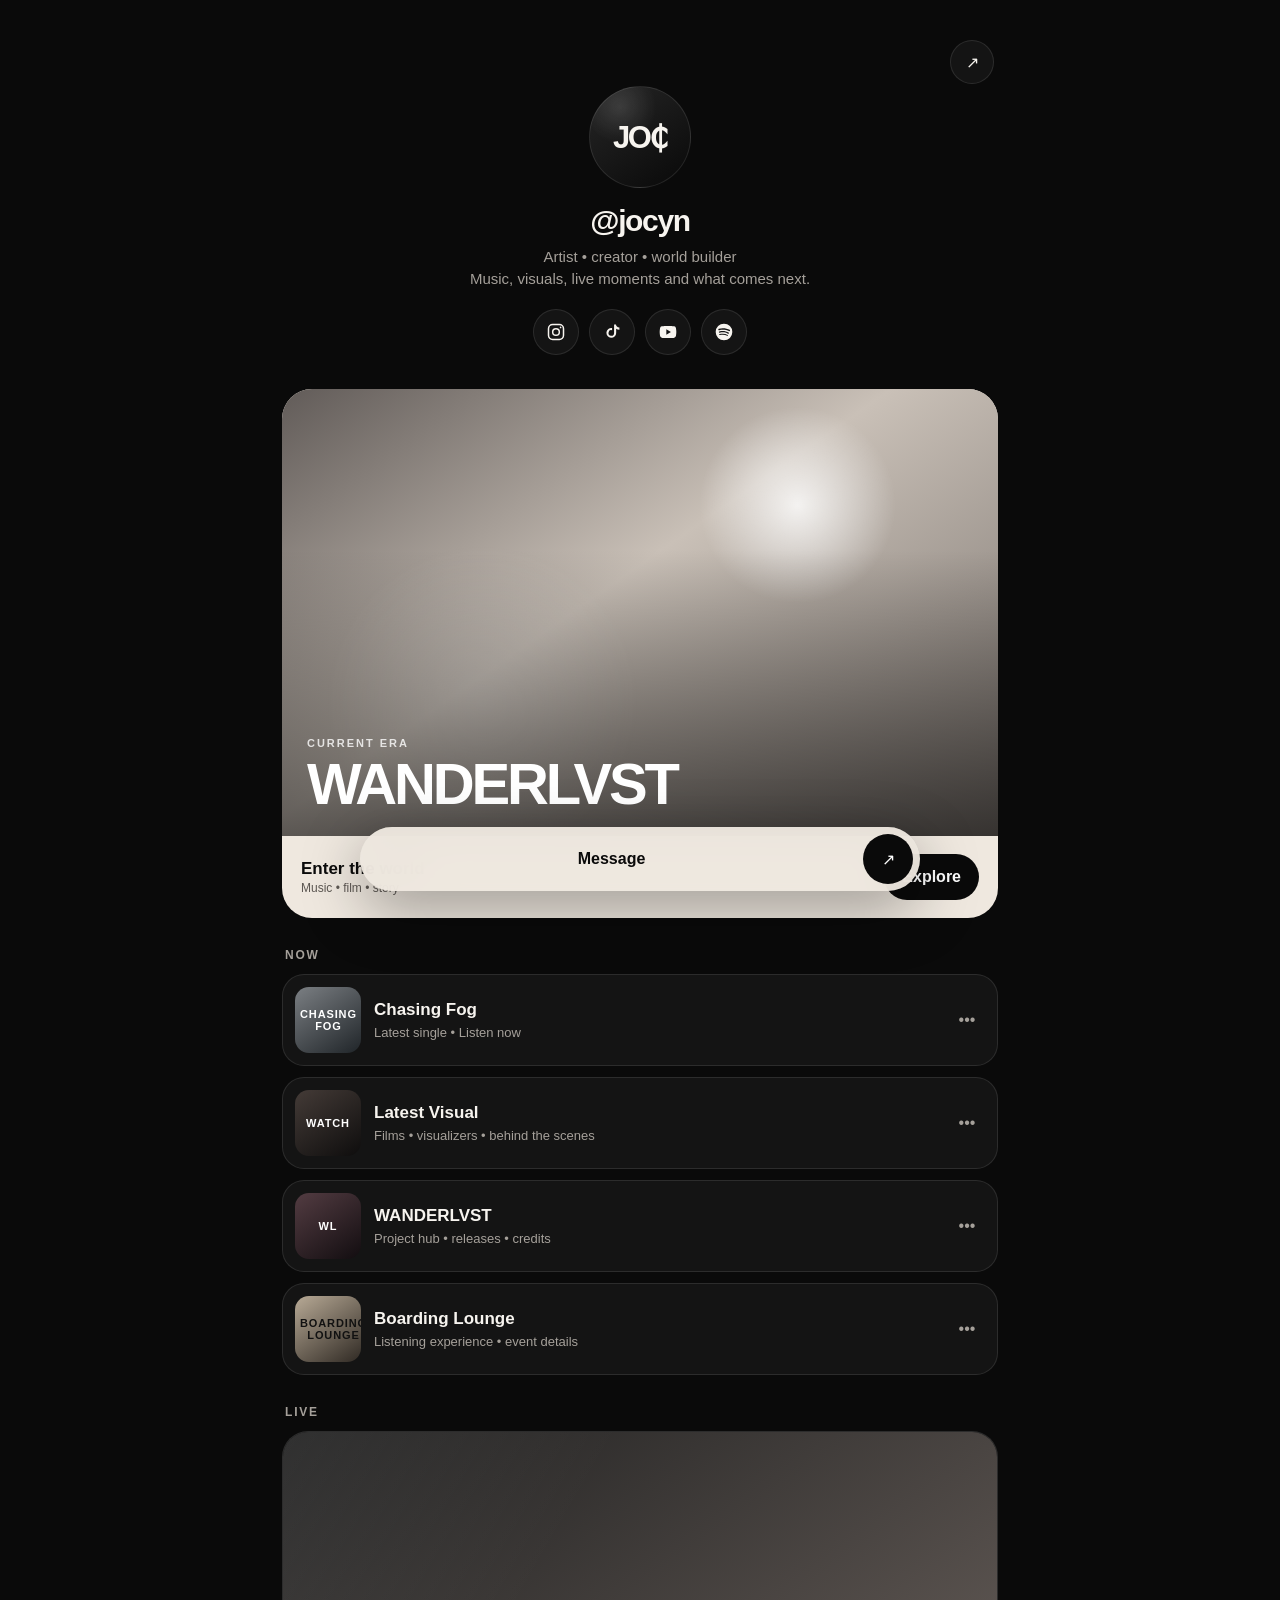
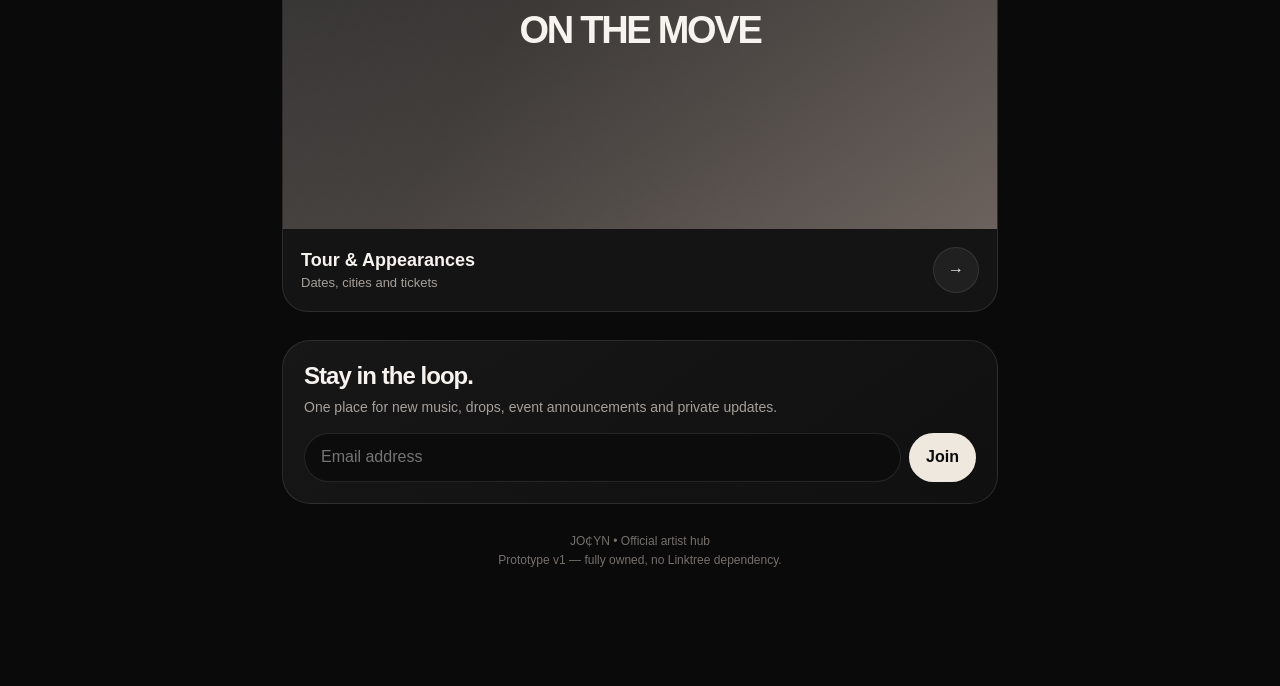
==== jocyn-link-hub/index.html @ 0d39e0bf "Add JO₵YN mobile link hub prototype" ====
<!doctype html>
<html lang="en">
<head>
<meta charset="utf-8">
<meta name="viewport" content="width=device-width,initial-scale=1,viewport-fit=cover">
<meta name="theme-color" content="#0a0a0a">
<title>JO₵YN — Official</title>
<meta name="description" content="JO₵YN — music, visuals, releases, events and more.">
<style>
:root{
  --bg:#0a0a0a;--surface:#141414;--surface2:#1b1b1b;--text:#f7f4ef;--muted:#a5a09a;
  --line:rgba(255,255,255,.10);--accent:#efe8df;--ink:#0b0b0b;--radius:26px;
}
*{box-sizing:border-box}
html{background:var(--bg);scroll-behavior:smooth}
body{margin:0;background:var(--bg);color:var(--text);font-family:-apple-system,BlinkMacSystemFont,"SF Pro Display","Helvetica Neue",Arial,sans-serif;-webkit-font-smoothing:antialiased}
button,a{font:inherit}
button{color:inherit}
a{text-decoration:none;color:inherit}
.shell{width:min(100%,760px);margin:0 auto;padding:18px 18px calc(116px + env(safe-area-inset-bottom))}
.profile{padding:22px 4px 14px;text-align:center}
.topline{display:flex;justify-content:flex-end;min-height:44px}
.iconbtn{width:44px;height:44px;border:1px solid var(--line);background:var(--surface);border-radius:50%;display:grid;place-items:center;cursor:pointer}
.avatar{width:102px;height:102px;border-radius:50%;margin:2px auto 18px;border:1px solid var(--line);background:
radial-gradient(circle at 30% 20%,rgba(255,255,255,.13),transparent 34%),
linear-gradient(145deg,#262626,#090909);display:grid;place-items:center;font-weight:800;letter-spacing:-.08em;font-size:31px}
.handle{font-size:30px;line-height:1;font-weight:780;letter-spacing:-.045em;margin:0}
.tagline{margin:10px auto 0;max-width:520px;color:var(--muted);font-size:15px;line-height:1.45}
.socials{display:flex;justify-content:center;gap:10px;margin:19px 0 2px}
.socials a{width:46px;height:46px;border-radius:50%;display:grid;place-items:center;background:var(--surface);border:1px solid var(--line);transition:.18s ease}
.socials svg{width:20px;height:20px}
.hero{margin-top:18px;background:var(--accent);color:var(--ink);border-radius:30px;overflow:hidden;position:relative}
.hero-art{aspect-ratio:16/10;min-height:250px;background:
radial-gradient(circle at 72% 26%,rgba(255,255,255,.82),transparent 16%),
radial-gradient(circle at 28% 70%,rgba(255,255,255,.16),transparent 26%),
linear-gradient(145deg,#615b58 0%,#c9c0b7 45%,#756e69 100%);position:relative;display:flex;align-items:flex-end;padding:25px}
.hero-art:after{content:"";position:absolute;inset:0;background:linear-gradient(180deg,transparent 36%,rgba(0,0,0,.54))}
.hero-copy{position:relative;z-index:1;color:#fff}
.eyebrow{font-size:11px;font-weight:760;letter-spacing:.18em;text-transform:uppercase;opacity:.8}
.hero-title{font-size:39px;line-height:.93;letter-spacing:-.055em;margin:8px 0 0;font-weight:820}
.hero-foot{display:flex;align-items:center;justify-content:space-between;gap:12px;padding:18px 19px}
.hero-foot strong{font-size:17px}
.hero-foot span{display:block;font-size:12px;color:#5d5853;margin-top:2px}
.cta{border:0;background:#0a0a0a;color:#fff;border-radius:999px;min-height:46px;padding:0 18px;font-weight:720;cursor:pointer}
.section-title{font-size:12px;letter-spacing:.15em;text-transform:uppercase;color:var(--muted);font-weight:700;margin:30px 3px 12px}
.linkstack{display:grid;gap:11px}
.linkcard{width:100%;min-height:90px;background:var(--surface);border:1px solid var(--line);border-radius:22px;padding:12px;display:grid;grid-template-columns:66px minmax(0,1fr) 38px;gap:13px;align-items:center;text-align:left;cursor:pointer}
.thumb{width:66px;height:66px;border-radius:14px;background:linear-gradient(145deg,#3a3a3a,#111);display:grid;place-items:center;overflow:hidden;color:#fff;font-weight:800;font-size:11px;letter-spacing:.08em;text-align:center;padding:5px}
.thumb.fog{background:linear-gradient(145deg,#7b7f83,#202529)}
.thumb.album{background:linear-gradient(145deg,#533c42,#120d10)}
.thumb.event{background:linear-gradient(145deg,#b8aa96,#302a24);color:#111}
.thumb.video{background:linear-gradient(145deg,#443b37,#0e0d0d)}
.cardcopy{min-width:0}
.cardcopy strong{font-size:17px;display:block;white-space:nowrap;overflow:hidden;text-overflow:ellipsis}
.cardcopy span{display:block;color:var(--muted);font-size:13px;margin-top:5px;white-space:nowrap;overflow:hidden;text-overflow:ellipsis}
.more{justify-self:end;width:36px;height:36px;border-radius:50%;display:grid;place-items:center;color:var(--muted)}
.collection{background:var(--surface);border:1px solid var(--line);border-radius:26px;overflow:hidden}
.collection-art{aspect-ratio:1.8/1;background:
linear-gradient(120deg,rgba(255,255,255,.08),transparent 36%),
linear-gradient(145deg,#1f1f1f,#6b625d);display:grid;place-items:center}
.collection-art .word{font-size:38px;font-weight:820;letter-spacing:-.06em}
.collection-bottom{padding:18px;display:flex;align-items:center;justify-content:space-between;gap:14px}
.collection-bottom strong{font-size:18px}
.collection-bottom span{display:block;font-size:13px;color:var(--muted);margin-top:4px}
.arrowbtn{width:46px;height:46px;border-radius:50%;border:1px solid var(--line);background:#202020;display:grid;place-items:center;cursor:pointer}
.join{margin-top:28px;border:1px solid var(--line);border-radius:28px;padding:21px;background:linear-gradient(145deg,#171717,#101010)}
.join h2{font-size:24px;letter-spacing:-.04em;margin:0 0 7px}
.join p{margin:0;color:var(--muted);line-height:1.45;font-size:14px}
.joinrow{display:grid;grid-template-columns:1fr auto;gap:8px;margin-top:16px}
.join input{min-width:0;background:#0c0c0c;color:#fff;border:1px solid var(--line);border-radius:999px;padding:0 16px;min-height:49px;font-size:16px;outline:none}
.join input:focus{border-color:rgba(255,255,255,.35)}
.join button{border:0;border-radius:999px;background:var(--accent);color:var(--ink);padding:0 17px;font-weight:750}
.footer{text-align:center;color:#74706c;font-size:12px;line-height:1.6;padding:28px 0 0}
.sticky{position:fixed;left:0;right:0;bottom:0;z-index:30;padding:9px 16px calc(9px + env(safe-area-inset-bottom));pointer-events:none}
.stickyinner{width:min(calc(100% - 18px),560px);margin:0 auto;background:rgba(238,232,224,.94);color:#0a0a0a;border-radius:999px;padding:7px;display:grid;grid-template-columns:1fr auto;gap:7px;box-shadow:0 18px 60px rgba(0,0,0,.35);backdrop-filter:blur(18px);pointer-events:auto}
.message{border:0;background:transparent;min-height:50px;font-weight:780;font-size:16px;cursor:pointer}
.share{width:50px;height:50px;border:0;background:#0a0a0a;color:#fff;border-radius:50%;display:grid;place-items:center;cursor:pointer}
.sheetback{position:fixed;inset:0;background:rgba(0,0,0,.58);z-index:60;display:none;align-items:flex-end}
.sheetback.open{display:flex}
.sheet{width:min(100%,760px);margin:0 auto;background:#f2eee8;color:#0a0a0a;border-radius:30px 30px 0 0;max-height:86%;overflow:auto;padding:13px 18px calc(28px + env(safe-area-inset-bottom))}
.grab{width:44px;height:5px;border-radius:5px;background:#c6beb5;margin:0 auto 16px}
.sheettop{display:flex;align-items:center;justify-content:space-between;gap:12px;margin-bottom:16px}
.sheettop h2{font-size:28px;letter-spacing:-.045em;margin:0}
.close{width:42px;height:42px;border-radius:50%;border:0;background:#ded7cf;cursor:pointer}
.tourgrid{display:grid;grid-template-columns:1fr 1fr;gap:12px}
.datecard{background:#fff;border-radius:22px;overflow:hidden}
.dateart{aspect-ratio:1.05/1;background:linear-gradient(145deg,#d8cfc5,#7c736b);display:flex;align-items:flex-end;padding:14px;font-weight:820;font-size:20px}
.datecopy{padding:13px}
.datecopy strong{font-size:14px;display:block}
.datecopy span{font-size:12px;color:#706b66;display:block;margin-top:4px}
.toast{position:fixed;left:50%;bottom:108px;transform:translate(-50%,18px);background:#fff;color:#111;border-radius:999px;padding:11px 16px;font-size:13px;font-weight:650;z-index:100;opacity:0;pointer-events:none;transition:.22s ease;white-space:nowrap;max-width:calc(100% - 34px);overflow:hidden;text-overflow:ellipsis}
.toast.show{opacity:1;transform:translate(-50%,0)}
@media(min-width:700px){.shell{padding-left:22px;padding-right:22px}.hero-art{min-height:365px}.hero-title{font-size:58px}.tourgrid{grid-template-columns:repeat(3,1fr)}}
@media(prefers-reduced-motion:reduce){html{scroll-behavior:auto}.socials a,.toast{transition:none}}
</style>
</head>
<body>
<main class="shell">
  <section class="profile">
    <div class="topline"><button class="iconbtn" id="topShare" aria-label="Share page">↗</button></div>
    <div class="avatar" aria-label="JO₵YN profile placeholder">JO₵</div>
    <h1 class="handle">@jocyn</h1>
    <p class="tagline">Artist • creator • world builder<br>Music, visuals, live moments and what comes next.</p>
    <nav class="socials" aria-label="Social links">
      <a href="#" data-proto="Instagram" aria-label="Instagram"><svg viewBox="0 0 24 24" fill="none" stroke="currentColor" stroke-width="1.8"><rect x="3" y="3" width="18" height="18" rx="5"/><circle cx="12" cy="12" r="4"/><circle cx="17.5" cy="6.5" r="1" fill="currentColor" stroke="none"/></svg></a>
      <a href="#" data-proto="TikTok" aria-label="TikTok"><svg viewBox="0 0 24 24" fill="currentColor"><path d="M14.5 3v10.1a3.35 3.35 0 1 1-2.4-3.21V7.26A5.85 5.85 0 1 0 17 13.1V8.04c1.13.82 2.48 1.27 3.88 1.28V6.67c-2.58-.18-3.89-1.72-4.1-3.67H14.5Z"/></svg></a>
      <a href="#" data-proto="YouTube" aria-label="YouTube"><svg viewBox="0 0 24 24" fill="currentColor"><path d="M21.5 7.2a2.8 2.8 0 0 0-2-2C17.7 4.7 12 4.7 12 4.7s-5.7 0-7.5.5a2.8 2.8 0 0 0-2 2A29 29 0 0 0 2 12a29 29 0 0 0 .5 4.8 2.8 2.8 0 0 0 2 2c1.8.5 7.5.5 7.5.5s5.7 0 7.5-.5a2.8 2.8 0 0 0 2-2A29 29 0 0 0 22 12a29 29 0 0 0-.5-4.8ZM10 15.2V8.8l5.5 3.2-5.5 3.2Z"/></svg></a>
      <a href="#" data-proto="Spotify" aria-label="Spotify"><svg viewBox="0 0 24 24" fill="currentColor"><path d="M12 2a10 10 0 1 0 0 20 10 10 0 0 0 0-20Zm4.58 14.43a.62.62 0 0 1-.85.2c-2.32-1.42-5.24-1.74-8.68-.95a.62.62 0 1 1-.28-1.2c3.77-.86 7-.5 9.61 1.1.3.17.39.56.2.85Zm1.22-2.7a.77.77 0 0 1-1.06.25c-2.66-1.63-6.72-2.1-9.87-1.15a.77.77 0 1 1-.45-1.47c3.6-1.09 8.08-.56 11.13 1.31.36.22.47.7.25 1.06Zm.1-2.82C14.7 9.02 9.44 8.85 6.38 9.77A.92.92 0 1 1 5.85 8c3.52-1.06 9.34-.85 12.98 1.31a.92.92 0 1 1-.94 1.59Z"/></svg></a>
    </nav>
  </section>

  <section class="hero">
    <div class="hero-art">
      <div class="hero-copy">
        <div class="eyebrow">Current era</div>
        <div class="hero-title">WANDERLVST</div>
      </div>
    </div>
    <div class="hero-foot">
      <div><strong>Enter the world</strong><span>Music • film • story</span></div>
      <button class="cta" data-proto="WANDERLVST">Explore</button>
    </div>
  </section>

  <div class="section-title">Now</div>
  <section class="linkstack">
    <button class="linkcard" data-proto="Chasing Fog">
      <div class="thumb fog">CHASING<br>FOG</div>
      <div class="cardcopy"><strong>Chasing Fog</strong><span>Latest single • Listen now</span></div>
      <div class="more">•••</div>
    </button>
    <button class="linkcard" data-proto="Latest visual">
      <div class="thumb video">WATCH</div>
      <div class="cardcopy"><strong>Latest Visual</strong><span>Films • visualizers • behind the scenes</span></div>
      <div class="more">•••</div>
    </button>
    <button class="linkcard" data-proto="WANDERLVST project">
      <div class="thumb album">WL</div>
      <div class="cardcopy"><strong>WANDERLVST</strong><span>Project hub • releases • credits</span></div>
      <div class="more">•••</div>
    </button>
    <button class="linkcard" data-proto="Boarding Lounge">
      <div class="thumb event">BOARDING<br>LOUNGE</div>
      <div class="cardcopy"><strong>Boarding Lounge</strong><span>Listening experience • event details</span></div>
      <div class="more">•••</div>
    </button>
  </section>

  <div class="section-title">Live</div>
  <section class="collection">
    <div class="collection-art"><div class="word">ON THE MOVE</div></div>
    <div class="collection-bottom">
      <div><strong>Tour & Appearances</strong><span>Dates, cities and tickets</span></div>
      <button class="arrowbtn" id="openTour" aria-label="Open tour dates">→</button>
    </div>
  </section>

  <section class="join">
    <h2>Stay in the loop.</h2>
    <p>One place for new music, drops, event announcements and private updates.</p>
    <form class="joinrow" id="joinForm">
      <input type="email" id="email" autocomplete="email" placeholder="Email address" aria-label="Email address" required>
      <button type="submit">Join</button>
    </form>
  </section>

  <footer class="footer">JO₵YN • Official artist hub<br>Prototype v1 — fully owned, no Linktree dependency.</footer>
</main>

<div class="sticky" aria-label="Persistent actions">
  <div class="stickyinner">
    <button class="message" data-proto="Message JO₵YN">Message</button>
    <button class="share" id="bottomShare" aria-label="Share page">↗</button>
  </div>
</div>

<div class="sheetback" id="tourSheet" aria-hidden="true">
  <section class="sheet" role="dialog" aria-modal="true" aria-labelledby="tourTitle">
    <div class="grab"></div>
    <div class="sheettop">
      <h2 id="tourTitle">Tour & appearances</h2>
      <button class="close" id="closeTour" aria-label="Close tour dates">✕</button>
    </div>
    <div class="tourgrid">
      <article class="datecard"><div class="dateart">BARCELONA</div><div class="datecopy"><strong>Barcelona, Spain</strong><span>Travel / appearance</span></div></article>
      <article class="datecard"><div class="dateart">PARIS</div><div class="datecopy"><strong>Paris, France</strong><span>Travel / appearance</span></div></article>
      <article class="datecard"><div class="dateart">AMSTERDAM</div><div class="datecopy"><strong>Amsterdam, Netherlands</strong><span>Travel / appearance</span></div></article>
      <article class="datecard"><div class="dateart">LONDON</div><div class="datecopy"><strong>London, England</strong><span>Travel / appearance</span></div></article>
    </div>
  </section>
</div>

<div class="toast" id="toast" role="status" aria-live="polite"></div>

<script>
(function(){
  var toast=document.getElementById("toast"),timer;
  function note(msg){clearTimeout(timer);toast.textContent=msg;toast.classList.add("show");timer=setTimeout(function(){toast.classList.remove("show")},2300)}
  document.querySelectorAll("[data-proto]").forEach(function(el){
    el.addEventListener("click",function(e){e.preventDefault();note(el.getAttribute("data-proto")+" — destination will connect in the next build.")})
  });
  var sheet=document.getElementById("tourSheet");
  function setSheet(open){sheet.classList.toggle("open",open);sheet.setAttribute("aria-hidden",open?"false":"true");document.body.style.overflow=open?"hidden":""}
  document.getElementById("openTour").addEventListener("click",function(){setSheet(true)});
  document.getElementById("closeTour").addEventListener("click",function(){setSheet(false)});
  sheet.addEventListener("click",function(e){if(e.target===sheet)setSheet(false)});
  document.addEventListener("keydown",function(e){if(e.key==="Escape")setSheet(false)});
  async function sharePage(){
    if(navigator.share){try{await navigator.share({title:"JO₵YN",text:"JO₵YN — official artist hub",url:location.href});return}catch(e){}}
    note("Share is ready when this prototype is on your final domain.")
  }
  document.getElementById("topShare").addEventListener("click",sharePage);
  document.getElementById("bottomShare").addEventListener("click",sharePage);
  document.getElementById("joinForm").addEventListener("submit",function(e){
    e.preventDefault();
    var email=document.getElementById("email");
    if(!email.checkValidity()){email.reportValidity();return}
    note("Captured for prototype — mailing list backend comes next.");
    email.value="";
  });
})();
</script>
</body>
</html>
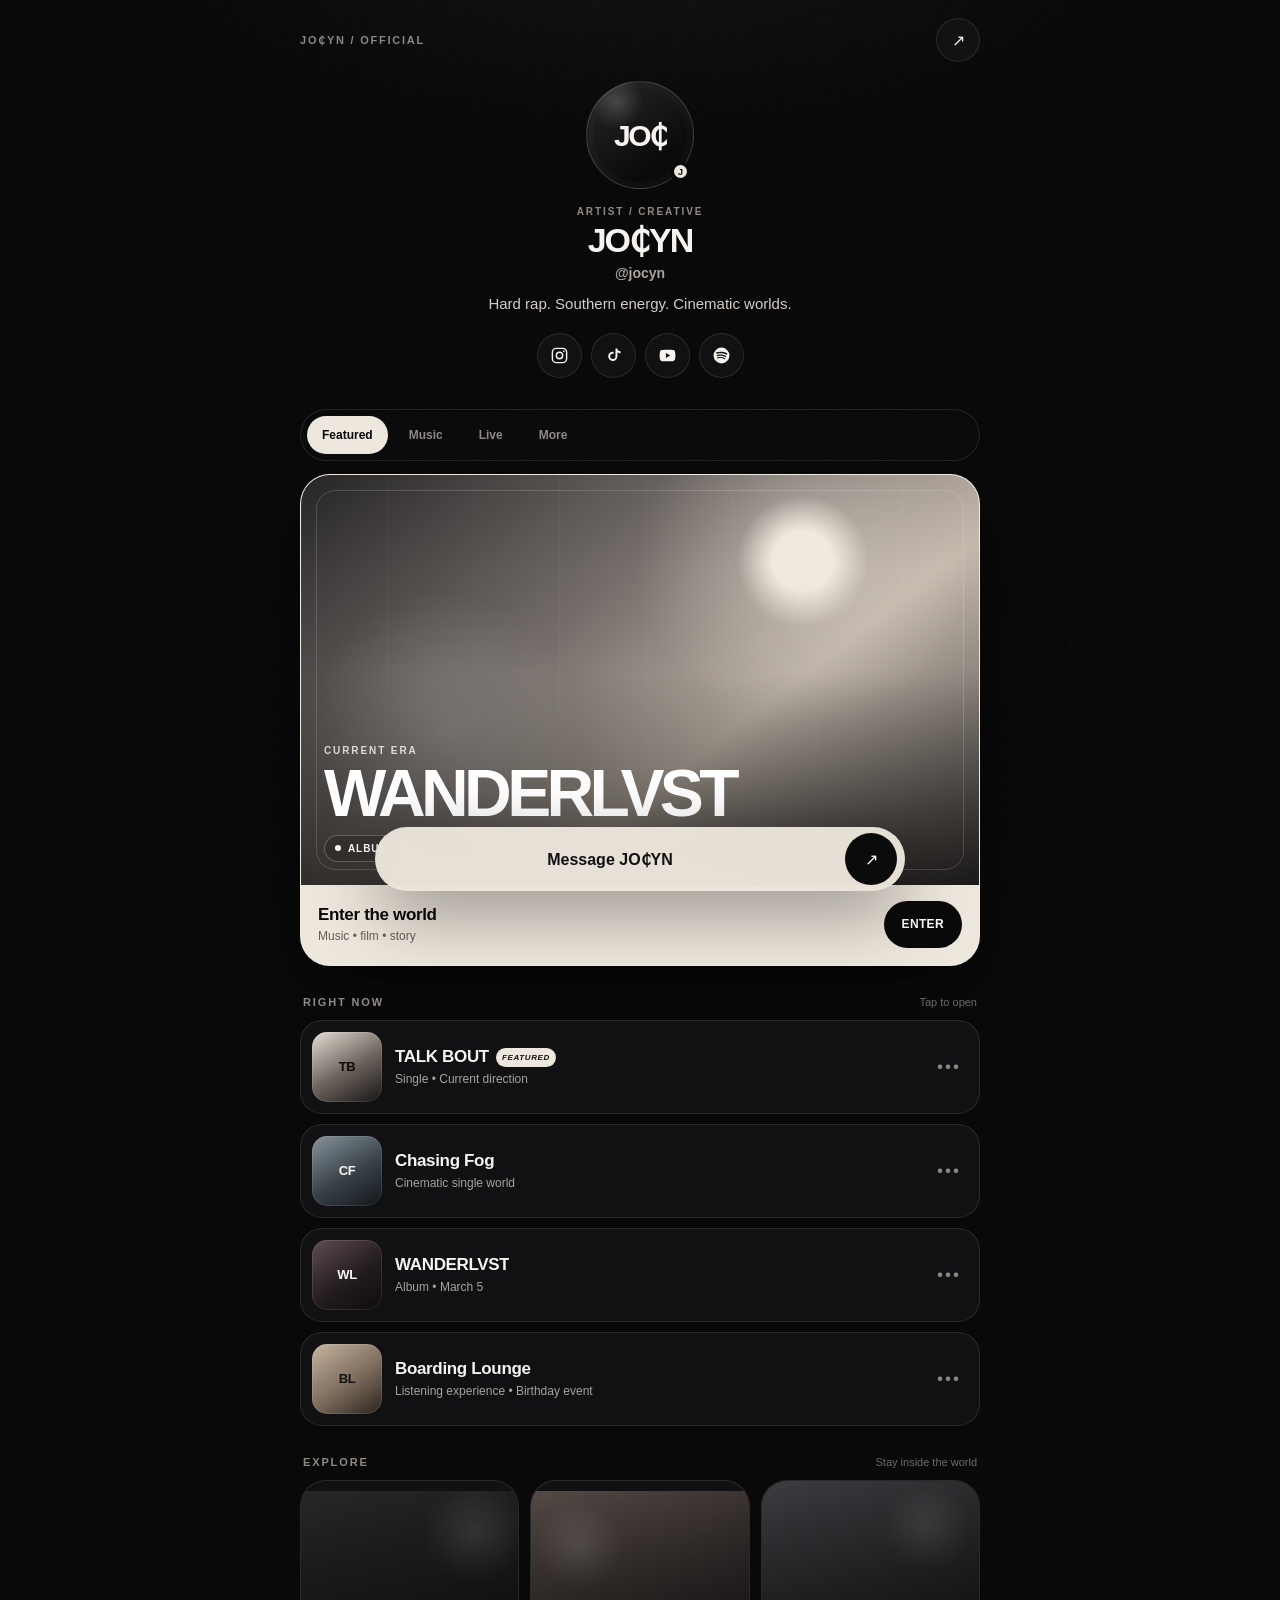
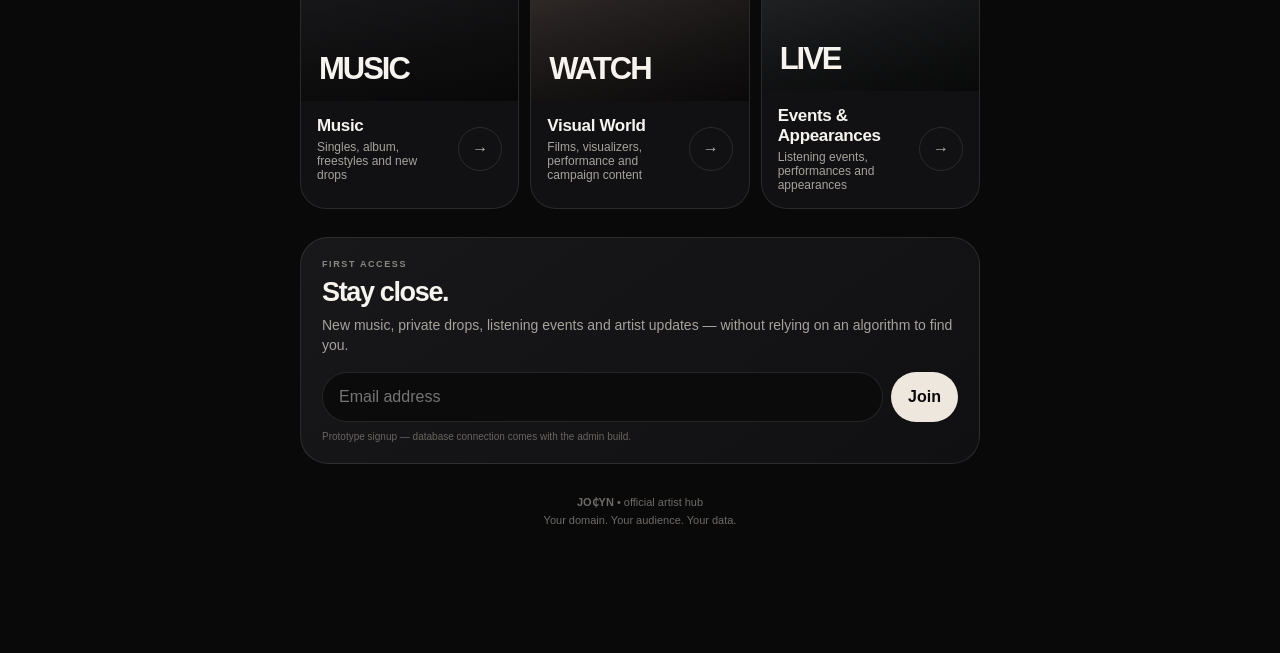
==== commit 754feee5: "Upgrade JO₵YN link hub to immersive v2" ====
--- a/jocyn-link-hub/index.html
+++ b/jocyn-link-hub/index.html
@@ -3,221 +3,299 @@
 <head>
 <meta charset="utf-8">
 <meta name="viewport" content="width=device-width,initial-scale=1,viewport-fit=cover">
-<meta name="theme-color" content="#0a0a0a">
+<meta name="theme-color" content="#0a0a0b">
+<meta name="color-scheme" content="dark">
 <title>JO₵YN — Official</title>
-<meta name="description" content="JO₵YN — music, visuals, releases, events and more.">
+<meta name="description" content="JO₵YN — official artist hub for music, visuals, releases and events.">
+<meta property="og:title" content="JO₵YN — Official">
+<meta property="og:description" content="Music, visuals, releases and events — all in one place.">
 <style>
 :root{
-  --bg:#0a0a0a;--surface:#141414;--surface2:#1b1b1b;--text:#f7f4ef;--muted:#a5a09a;
-  --line:rgba(255,255,255,.10);--accent:#efe8df;--ink:#0b0b0b;--radius:26px;
+  --bg:#09090a;--panel:#111113;--panel2:#171719;--panel3:#202023;--text:#f7f4ef;--muted:#a7a29c;
+  --line:rgba(255,255,255,.105);--line2:rgba(255,255,255,.18);--paper:#eee7dd;--ink:#09090a;--soft:#cfc5b9;
+  --r:26px;--ease:cubic-bezier(.2,.75,.25,1);--shadow:0 24px 80px rgba(0,0,0,.38)
 }
 *{box-sizing:border-box}
 html{background:var(--bg);scroll-behavior:smooth}
-body{margin:0;background:var(--bg);color:var(--text);font-family:-apple-system,BlinkMacSystemFont,"SF Pro Display","Helvetica Neue",Arial,sans-serif;-webkit-font-smoothing:antialiased}
-button,a{font:inherit}
+body{margin:0;min-height:100%;background:
+  radial-gradient(900px 420px at 50% -120px,rgba(255,255,255,.055),transparent 60%),var(--bg);
+  color:var(--text);font-family:-apple-system,BlinkMacSystemFont,"SF Pro Display","Helvetica Neue",Arial,sans-serif;
+  -webkit-font-smoothing:antialiased;text-rendering:optimizeLegibility}
+body:before{content:"";position:fixed;inset:0;pointer-events:none;opacity:.17;z-index:0;background-image:url("data:image/svg+xml,%3Csvg viewBox='0 0 180 180' xmlns='http://www.w3.org/2000/svg'%3E%3Cfilter id='n'%3E%3CfeTurbulence type='fractalNoise' baseFrequency='.8' numOctaves='2' stitchTiles='stitch'/%3E%3C/filter%3E%3Crect width='100%25' height='100%25' filter='url(%23n)' opacity='.07'/%3E%3C/svg%3E")}
+button,a,input{font:inherit}
+button,a{-webkit-tap-highlight-color:transparent}
 button{color:inherit}
-a{text-decoration:none;color:inherit}
-.shell{width:min(100%,760px);margin:0 auto;padding:18px 18px calc(116px + env(safe-area-inset-bottom))}
-.profile{padding:22px 4px 14px;text-align:center}
-.topline{display:flex;justify-content:flex-end;min-height:44px}
-.iconbtn{width:44px;height:44px;border:1px solid var(--line);background:var(--surface);border-radius:50%;display:grid;place-items:center;cursor:pointer}
-.avatar{width:102px;height:102px;border-radius:50%;margin:2px auto 18px;border:1px solid var(--line);background:
-radial-gradient(circle at 30% 20%,rgba(255,255,255,.13),transparent 34%),
-linear-gradient(145deg,#262626,#090909);display:grid;place-items:center;font-weight:800;letter-spacing:-.08em;font-size:31px}
-.handle{font-size:30px;line-height:1;font-weight:780;letter-spacing:-.045em;margin:0}
-.tagline{margin:10px auto 0;max-width:520px;color:var(--muted);font-size:15px;line-height:1.45}
-.socials{display:flex;justify-content:center;gap:10px;margin:19px 0 2px}
-.socials a{width:46px;height:46px;border-radius:50%;display:grid;place-items:center;background:var(--surface);border:1px solid var(--line);transition:.18s ease}
-.socials svg{width:20px;height:20px}
-.hero{margin-top:18px;background:var(--accent);color:var(--ink);border-radius:30px;overflow:hidden;position:relative}
-.hero-art{aspect-ratio:16/10;min-height:250px;background:
-radial-gradient(circle at 72% 26%,rgba(255,255,255,.82),transparent 16%),
-radial-gradient(circle at 28% 70%,rgba(255,255,255,.16),transparent 26%),
-linear-gradient(145deg,#615b58 0%,#c9c0b7 45%,#756e69 100%);position:relative;display:flex;align-items:flex-end;padding:25px}
-.hero-art:after{content:"";position:absolute;inset:0;background:linear-gradient(180deg,transparent 36%,rgba(0,0,0,.54))}
-.hero-copy{position:relative;z-index:1;color:#fff}
-.eyebrow{font-size:11px;font-weight:760;letter-spacing:.18em;text-transform:uppercase;opacity:.8}
-.hero-title{font-size:39px;line-height:.93;letter-spacing:-.055em;margin:8px 0 0;font-weight:820}
-.hero-foot{display:flex;align-items:center;justify-content:space-between;gap:12px;padding:18px 19px}
-.hero-foot strong{font-size:17px}
-.hero-foot span{display:block;font-size:12px;color:#5d5853;margin-top:2px}
-.cta{border:0;background:#0a0a0a;color:#fff;border-radius:999px;min-height:46px;padding:0 18px;font-weight:720;cursor:pointer}
-.section-title{font-size:12px;letter-spacing:.15em;text-transform:uppercase;color:var(--muted);font-weight:700;margin:30px 3px 12px}
-.linkstack{display:grid;gap:11px}
-.linkcard{width:100%;min-height:90px;background:var(--surface);border:1px solid var(--line);border-radius:22px;padding:12px;display:grid;grid-template-columns:66px minmax(0,1fr) 38px;gap:13px;align-items:center;text-align:left;cursor:pointer}
-.thumb{width:66px;height:66px;border-radius:14px;background:linear-gradient(145deg,#3a3a3a,#111);display:grid;place-items:center;overflow:hidden;color:#fff;font-weight:800;font-size:11px;letter-spacing:.08em;text-align:center;padding:5px}
-.thumb.fog{background:linear-gradient(145deg,#7b7f83,#202529)}
-.thumb.album{background:linear-gradient(145deg,#533c42,#120d10)}
-.thumb.event{background:linear-gradient(145deg,#b8aa96,#302a24);color:#111}
-.thumb.video{background:linear-gradient(145deg,#443b37,#0e0d0d)}
-.cardcopy{min-width:0}
-.cardcopy strong{font-size:17px;display:block;white-space:nowrap;overflow:hidden;text-overflow:ellipsis}
-.cardcopy span{display:block;color:var(--muted);font-size:13px;margin-top:5px;white-space:nowrap;overflow:hidden;text-overflow:ellipsis}
-.more{justify-self:end;width:36px;height:36px;border-radius:50%;display:grid;place-items:center;color:var(--muted)}
-.collection{background:var(--surface);border:1px solid var(--line);border-radius:26px;overflow:hidden}
-.collection-art{aspect-ratio:1.8/1;background:
-linear-gradient(120deg,rgba(255,255,255,.08),transparent 36%),
-linear-gradient(145deg,#1f1f1f,#6b625d);display:grid;place-items:center}
-.collection-art .word{font-size:38px;font-weight:820;letter-spacing:-.06em}
-.collection-bottom{padding:18px;display:flex;align-items:center;justify-content:space-between;gap:14px}
-.collection-bottom strong{font-size:18px}
-.collection-bottom span{display:block;font-size:13px;color:var(--muted);margin-top:4px}
-.arrowbtn{width:46px;height:46px;border-radius:50%;border:1px solid var(--line);background:#202020;display:grid;place-items:center;cursor:pointer}
-.join{margin-top:28px;border:1px solid var(--line);border-radius:28px;padding:21px;background:linear-gradient(145deg,#171717,#101010)}
-.join h2{font-size:24px;letter-spacing:-.04em;margin:0 0 7px}
-.join p{margin:0;color:var(--muted);line-height:1.45;font-size:14px}
-.joinrow{display:grid;grid-template-columns:1fr auto;gap:8px;margin-top:16px}
-.join input{min-width:0;background:#0c0c0c;color:#fff;border:1px solid var(--line);border-radius:999px;padding:0 16px;min-height:49px;font-size:16px;outline:none}
-.join input:focus{border-color:rgba(255,255,255,.35)}
-.join button{border:0;border-radius:999px;background:var(--accent);color:var(--ink);padding:0 17px;font-weight:750}
-.footer{text-align:center;color:#74706c;font-size:12px;line-height:1.6;padding:28px 0 0}
-.sticky{position:fixed;left:0;right:0;bottom:0;z-index:30;padding:9px 16px calc(9px + env(safe-area-inset-bottom));pointer-events:none}
-.stickyinner{width:min(calc(100% - 18px),560px);margin:0 auto;background:rgba(238,232,224,.94);color:#0a0a0a;border-radius:999px;padding:7px;display:grid;grid-template-columns:1fr auto;gap:7px;box-shadow:0 18px 60px rgba(0,0,0,.35);backdrop-filter:blur(18px);pointer-events:auto}
-.message{border:0;background:transparent;min-height:50px;font-weight:780;font-size:16px;cursor:pointer}
-.share{width:50px;height:50px;border:0;background:#0a0a0a;color:#fff;border-radius:50%;display:grid;place-items:center;cursor:pointer}
-.sheetback{position:fixed;inset:0;background:rgba(0,0,0,.58);z-index:60;display:none;align-items:flex-end}
-.sheetback.open{display:flex}
-.sheet{width:min(100%,760px);margin:0 auto;background:#f2eee8;color:#0a0a0a;border-radius:30px 30px 0 0;max-height:86%;overflow:auto;padding:13px 18px calc(28px + env(safe-area-inset-bottom))}
-.grab{width:44px;height:5px;border-radius:5px;background:#c6beb5;margin:0 auto 16px}
-.sheettop{display:flex;align-items:center;justify-content:space-between;gap:12px;margin-bottom:16px}
-.sheettop h2{font-size:28px;letter-spacing:-.045em;margin:0}
-.close{width:42px;height:42px;border-radius:50%;border:0;background:#ded7cf;cursor:pointer}
-.tourgrid{display:grid;grid-template-columns:1fr 1fr;gap:12px}
-.datecard{background:#fff;border-radius:22px;overflow:hidden}
-.dateart{aspect-ratio:1.05/1;background:linear-gradient(145deg,#d8cfc5,#7c736b);display:flex;align-items:flex-end;padding:14px;font-weight:820;font-size:20px}
-.datecopy{padding:13px}
-.datecopy strong{font-size:14px;display:block}
-.datecopy span{font-size:12px;color:#706b66;display:block;margin-top:4px}
-.toast{position:fixed;left:50%;bottom:108px;transform:translate(-50%,18px);background:#fff;color:#111;border-radius:999px;padding:11px 16px;font-size:13px;font-weight:650;z-index:100;opacity:0;pointer-events:none;transition:.22s ease;white-space:nowrap;max-width:calc(100% - 34px);overflow:hidden;text-overflow:ellipsis}
+a{color:inherit;text-decoration:none}
+button:focus-visible,a:focus-visible,input:focus-visible{outline:2px solid var(--paper);outline-offset:3px}
+.shell{position:relative;z-index:1;width:min(100%,720px);margin:0 auto;padding:16px 16px calc(122px + env(safe-area-inset-bottom))}
+.topbar{height:48px;display:flex;align-items:center;justify-content:space-between}
+.microbrand{font-size:11px;letter-spacing:.16em;font-weight:800;color:#8c8782}
+.iconbtn{width:44px;height:44px;border:1px solid var(--line);background:rgba(20,20,22,.88);border-radius:50%;display:grid;place-items:center;cursor:pointer;backdrop-filter:blur(14px)}
+.profile{text-align:center;padding:17px 5px 7px}
+.avatarWrap{width:108px;height:108px;margin:0 auto 17px;position:relative}
+.avatar{width:100%;height:100%;border-radius:50%;border:1px solid var(--line2);background:
+  radial-gradient(circle at 28% 19%,rgba(255,255,255,.18),transparent 23%),
+  linear-gradient(145deg,#27272a 0%,#0b0b0c 72%);display:grid;place-items:center;font-size:30px;font-weight:850;letter-spacing:-.08em;box-shadow:inset 0 0 0 6px rgba(255,255,255,.015)}
+.statusdot{position:absolute;right:3px;bottom:7px;width:21px;height:21px;border-radius:50%;background:var(--paper);color:#111;border:4px solid var(--bg);font-size:9px;display:grid;place-items:center;font-weight:900}
+.eyebrow{font-size:10px;letter-spacing:.19em;font-weight:800;color:#8f8a84;margin-bottom:8px}
+.name{font-size:34px;line-height:.94;letter-spacing:-.058em;margin:0;font-weight:850}
+.handle{font-size:14px;color:#aaa49d;margin-top:8px;font-weight:650}
+.bio{margin:12px auto 0;max-width:430px;color:#d2cdc7;font-size:15px;line-height:1.45}
+.socials{display:flex;justify-content:center;gap:9px;margin:18px 0 6px}
+.socials a{width:45px;height:45px;border-radius:50%;display:grid;place-items:center;background:var(--panel);border:1px solid var(--line);transition:transform .18s var(--ease),background .18s ease}
+.socials a:active{transform:scale(.95)}
+.socials svg{width:19px;height:19px}
+.navrail{position:sticky;top:8px;z-index:20;margin:18px 0 13px;display:flex;gap:6px;overflow:auto;padding:6px;background:rgba(13,13,14,.72);border:1px solid var(--line);border-radius:999px;backdrop-filter:blur(18px);scrollbar-width:none}
+.navrail::-webkit-scrollbar{display:none}
+.navrail button{border:0;background:transparent;color:#8e8984;white-space:nowrap;border-radius:999px;min-height:38px;padding:0 15px;font-size:12px;font-weight:750;cursor:pointer}
+.navrail button.active{background:var(--paper);color:var(--ink)}
+.hero{border-radius:30px;overflow:hidden;border:1px solid var(--line);background:var(--paper);color:var(--ink);box-shadow:var(--shadow)}
+.heroVisual{min-height:330px;position:relative;display:flex;align-items:flex-end;padding:23px;background:
+  radial-gradient(circle at 74% 21%,rgba(245,237,227,.96) 0 5%,rgba(240,232,220,.22) 11%,transparent 28%),
+  radial-gradient(circle at 21% 62%,rgba(255,255,255,.18),transparent 23%),
+  linear-gradient(142deg,#262425 0%,#77706c 38%,#c4b9ad 63%,#504b49 100%)}
+.heroVisual:before{content:"";position:absolute;inset:0;background:
+  linear-gradient(180deg,transparent 22%,rgba(0,0,0,.05) 48%,rgba(0,0,0,.65) 100%),
+  repeating-linear-gradient(90deg,rgba(255,255,255,.03) 0 1px,transparent 1px 86px)}
+.heroVisual:after{content:"";position:absolute;inset:15px;border:1px solid rgba(255,255,255,.16);border-radius:19px;pointer-events:none}
+.heroCopy{position:relative;z-index:1;color:#fff;max-width:90%}
+.heroKicker{font-size:10px;letter-spacing:.19em;font-weight:850;opacity:.78}
+.heroTitle{font-size:48px;line-height:.87;letter-spacing:-.07em;font-weight:880;margin-top:9px}
+.heroStatus{margin-top:12px;display:inline-flex;align-items:center;gap:7px;font-size:10px;font-weight:800;letter-spacing:.09em;border:1px solid rgba(255,255,255,.25);padding:7px 10px;border-radius:999px;background:rgba(0,0,0,.14);backdrop-filter:blur(10px)}
+.heroStatus i{width:6px;height:6px;border-radius:50%;background:#fff;display:block}
+.heroFoot{display:flex;align-items:center;justify-content:space-between;gap:14px;padding:16px 17px 17px}
+.heroFoot strong{font-size:17px;display:block;letter-spacing:-.02em}
+.heroFoot span{font-size:12px;color:#655f59;display:block;margin-top:4px}
+.pill{border:0;background:#0a0a0b;color:#fff;border-radius:999px;min-height:47px;padding:0 18px;font-weight:800;font-size:12px;letter-spacing:.03em;cursor:pointer}
+.sectionHead{display:flex;align-items:end;justify-content:space-between;gap:12px;margin:30px 3px 12px}
+.sectionHead div:first-child{font-size:11px;letter-spacing:.17em;text-transform:uppercase;color:#8f8a84;font-weight:800}
+.sectionHead small{font-size:11px;color:#6f6b67}
+.stack{display:grid;gap:10px}
+.linkcard{width:100%;border:1px solid var(--line);background:var(--panel);border-radius:22px;padding:11px;display:grid;grid-template-columns:minmax(0,1fr) 38px;align-items:center;gap:5px;transition:transform .16s var(--ease),background .16s ease,border-color .16s ease}
+.linkcard:active{transform:scale(.988);background:#18181a}
+.cardMain{min-width:0;border:0;background:transparent;color:inherit;padding:0;display:grid;grid-template-columns:70px minmax(0,1fr);align-items:center;gap:13px;text-align:left;cursor:pointer}
+.art{width:70px;height:70px;border-radius:15px;display:grid;place-items:center;overflow:hidden;font-size:13px;font-weight:900;letter-spacing:-.03em;position:relative}
+.art:after{content:"";position:absolute;inset:0;border:1px solid rgba(255,255,255,.11);border-radius:inherit}
+.art.talk{background:linear-gradient(150deg,#e5ded4,#6f655f 52%,#171515);color:#0b0b0b}
+.art.fog{background:linear-gradient(150deg,#87939b,#394249 55%,#121619)}
+.art.album{background:linear-gradient(145deg,#604d52,#231c20 55%,#0d0b0d)}
+.art.event{background:linear-gradient(145deg,#c6b59f,#7d6b5c 55%,#2a231e);color:#111}
+.art.mono{background:linear-gradient(145deg,#3a3a3d,#111113)}
+.art.stage{background:linear-gradient(145deg,#53433c,#171316)}
+.cardText{min-width:0}
+.cardTop{display:flex;gap:7px;align-items:center;min-width:0}
+.cardText strong{font-size:17px;letter-spacing:-.02em;white-space:nowrap;overflow:hidden;text-overflow:ellipsis}
+.badge{font-size:8px;letter-spacing:.08em;font-weight:850;padding:5px 6px;border-radius:999px;background:var(--paper);color:#111;flex:none}
+.cardText span{display:block;color:var(--muted);font-size:12px;margin-top:5px;white-space:nowrap;overflow:hidden;text-overflow:ellipsis}
+.kebab{width:38px;height:38px;border:0;background:transparent;color:#8d8883;border-radius:50%;cursor:pointer;font-size:17px;letter-spacing:2px}
+.collectionGrid{display:grid;grid-template-columns:1fr;gap:11px}
+.collection{border:1px solid var(--line);background:var(--panel);border-radius:26px;overflow:hidden;cursor:pointer;text-align:left;padding:0;color:inherit}
+.collectionVisual{min-height:188px;padding:18px;display:flex;align-items:flex-end;position:relative;background:
+  radial-gradient(circle at 80% 20%,rgba(255,255,255,.12),transparent 21%),
+  linear-gradient(145deg,#27272a,#131315)}
+.collection:nth-child(2) .collectionVisual{background:radial-gradient(circle at 22% 26%,rgba(255,255,255,.13),transparent 19%),linear-gradient(145deg,#544a46,#181516)}
+.collection:nth-child(3) .collectionVisual{background:radial-gradient(circle at 76% 22%,rgba(255,255,255,.1),transparent 19%),linear-gradient(145deg,#3b3d40,#151617)}
+.collectionVisual:after{content:"";position:absolute;inset:0;background:linear-gradient(180deg,transparent,rgba(0,0,0,.58))}
+.collectionLabel{position:relative;z-index:1;font-size:36px;font-weight:880;letter-spacing:-.065em;line-height:.9}
+.collectionFoot{padding:15px 16px 16px;display:flex;align-items:center;justify-content:space-between;gap:12px}
+.collectionFoot strong{display:block;font-size:17px;letter-spacing:-.02em}
+.collectionFoot span{font-size:12px;color:var(--muted);display:block;margin-top:4px}
+.circleArrow{width:44px;height:44px;border-radius:50%;border:1px solid var(--line);display:grid;place-items:center;flex:none;color:#bbb4ad}
+.join{margin-top:28px;border-radius:28px;border:1px solid var(--line);padding:21px;background:linear-gradient(145deg,#18181a,#101012)}
+.joinLabel{font-size:9px;font-weight:850;letter-spacing:.18em;color:#8d8883}
+.join h2{font-size:27px;letter-spacing:-.05em;margin:8px 0 7px}
+.join p{font-size:14px;line-height:1.48;color:var(--muted);margin:0}
+.joinRow{display:grid;grid-template-columns:minmax(0,1fr) auto;gap:8px;margin-top:16px}
+.join input{min-width:0;min-height:50px;border-radius:999px;border:1px solid var(--line);background:#0b0b0c;color:#fff;padding:0 16px;font-size:16px}
+.join button{border:0;border-radius:999px;background:var(--paper);color:var(--ink);font-weight:800;padding:0 17px}
+.micro{margin-top:9px;color:#68645f;font-size:10px}
+.footer{text-align:center;color:#6f6a65;font-size:11px;line-height:1.65;padding:29px 0 2px}
+.sticky{position:fixed;z-index:40;left:0;right:0;bottom:0;padding:8px 14px calc(9px + env(safe-area-inset-bottom));pointer-events:none}
+.stickyInner{width:min(calc(100% - 10px),530px);margin:auto;display:grid;grid-template-columns:1fr 54px;gap:6px;background:rgba(239,232,222,.95);padding:6px;border-radius:999px;color:#111;box-shadow:0 20px 70px rgba(0,0,0,.4);backdrop-filter:blur(18px);pointer-events:auto}
+.message{min-height:52px;border:0;background:transparent;font-weight:820;cursor:pointer}
+.share{width:52px;height:52px;border:0;border-radius:50%;background:#0b0b0c;color:#fff;display:grid;place-items:center;cursor:pointer}
+.backdrop{position:fixed;inset:0;background:rgba(0,0,0,.62);z-index:70;display:none;align-items:flex-end;backdrop-filter:blur(7px)}
+.backdrop.open{display:flex}
+.sheet{width:min(100%,720px);max-height:min(88%,820px);overflow:auto;margin:0 auto;background:#eee8df;color:#0a0a0b;border-radius:30px 30px 0 0;padding:12px 17px calc(27px + env(safe-area-inset-bottom));box-shadow:0 -30px 80px rgba(0,0,0,.35)}
+.grab{width:42px;height:5px;border-radius:8px;background:#c8beb3;margin:0 auto 14px}
+.sheetTop{display:flex;align-items:start;justify-content:space-between;gap:13px}
+.sheetKicker{font-size:9px;letter-spacing:.17em;font-weight:900;color:#7d756d;margin-bottom:6px}
+.sheetTitle{font-size:30px;line-height:1;letter-spacing:-.05em;margin:0;font-weight:860}
+.close{width:42px;height:42px;border:0;border-radius:50%;background:#dcd4ca;color:#111;cursor:pointer;flex:none}
+.sheetBody{margin-top:17px}
+.sheetBody>p{font-size:15px;line-height:1.52;color:#554f49;margin:0 0 17px}
+.sheetActions{display:flex;flex-wrap:wrap;gap:7px;margin:14px 0 3px}
+.sheetActions button{border:1px solid rgba(0,0,0,.12);background:#fff;border-radius:999px;min-height:44px;padding:0 15px;font-weight:750;font-size:12px;color:#111}
+.itemGrid{display:grid;grid-template-columns:1fr 1fr;gap:11px}
+.miniCard{background:#fff;border-radius:21px;overflow:hidden}
+.miniArt{aspect-ratio:1.1/1;display:grid;place-items:end start;padding:14px;color:#fff;font-weight:900;font-size:20px;letter-spacing:-.04em;background:linear-gradient(145deg,#4c4c4f,#151517)}
+.miniArt.talk{background:linear-gradient(145deg,#d6ccc0,#6f655f 60%,#1c1918);color:#111}
+.miniArt.fog{background:linear-gradient(145deg,#87939b,#2d363c)}
+.miniArt.album{background:linear-gradient(145deg,#6a555c,#1c1619)}
+.miniArt.event{background:linear-gradient(145deg,#c1af98,#5b4d42);color:#111}
+.miniArt.stage{background:linear-gradient(145deg,#5b4840,#161214)}
+.miniArt.mono{background:linear-gradient(145deg,#48484b,#111113)}
+.miniCopy{padding:12px}
+.miniCopy strong{font-size:14px;display:block;letter-spacing:-.01em}
+.miniCopy span{font-size:11px;color:#776f68;display:block;margin-top:4px;line-height:1.25}
+.contextMenu{position:fixed;z-index:90;display:none;min-width:190px;background:#f1ebe3;color:#111;border-radius:18px;padding:7px;box-shadow:0 16px 50px rgba(0,0,0,.35)}
+.contextMenu.open{display:block}
+.contextMenu button{width:100%;border:0;background:transparent;border-radius:12px;text-align:left;min-height:42px;padding:0 12px;color:#111;font-weight:700;font-size:13px}
+.contextMenu button:active{background:#ded6cc}
+.toast{position:fixed;z-index:110;left:50%;bottom:111px;transform:translate(-50%,16px);opacity:0;pointer-events:none;transition:.2s var(--ease);background:#fff;color:#111;border-radius:999px;padding:11px 15px;font-weight:700;font-size:12px;white-space:nowrap;max-width:calc(100% - 34px);overflow:hidden;text-overflow:ellipsis;box-shadow:0 10px 36px rgba(0,0,0,.26)}
 .toast.show{opacity:1;transform:translate(-50%,0)}
-@media(min-width:700px){.shell{padding-left:22px;padding-right:22px}.hero-art{min-height:365px}.hero-title{font-size:58px}.tourgrid{grid-template-columns:repeat(3,1fr)}}
-@media(prefers-reduced-motion:reduce){html{scroll-behavior:auto}.socials a,.toast{transition:none}}
+@media(min-width:650px){.shell{padding-left:20px;padding-right:20px}.heroVisual{min-height:410px}.heroTitle{font-size:66px}.collectionGrid{grid-template-columns:repeat(3,1fr)}.collectionVisual{min-height:210px}.collectionLabel{font-size:31px}.itemGrid{grid-template-columns:repeat(3,1fr)}}
+@media(max-width:360px){.heroTitle{font-size:42px}.collectionLabel{font-size:32px}.linkcard{grid-template-columns:minmax(0,1fr) 34px}.cardMain{grid-template-columns:62px minmax(0,1fr)}.art{width:62px;height:62px}.cardText strong{font-size:16px}}
+@media(prefers-reduced-motion:reduce){html{scroll-behavior:auto}*,*:before,*:after{transition:none!important;animation:none!important}}
 </style>
 </head>
 <body>
 <main class="shell">
-  <section class="profile">
-    <div class="topline"><button class="iconbtn" id="topShare" aria-label="Share page">↗</button></div>
-    <div class="avatar" aria-label="JO₵YN profile placeholder">JO₵</div>
-    <h1 class="handle">@jocyn</h1>
-    <p class="tagline">Artist • creator • world builder<br>Music, visuals, live moments and what comes next.</p>
-    <nav class="socials" aria-label="Social links">
-      <a href="#" data-proto="Instagram" aria-label="Instagram"><svg viewBox="0 0 24 24" fill="none" stroke="currentColor" stroke-width="1.8"><rect x="3" y="3" width="18" height="18" rx="5"/><circle cx="12" cy="12" r="4"/><circle cx="17.5" cy="6.5" r="1" fill="currentColor" stroke="none"/></svg></a>
-      <a href="#" data-proto="TikTok" aria-label="TikTok"><svg viewBox="0 0 24 24" fill="currentColor"><path d="M14.5 3v10.1a3.35 3.35 0 1 1-2.4-3.21V7.26A5.85 5.85 0 1 0 17 13.1V8.04c1.13.82 2.48 1.27 3.88 1.28V6.67c-2.58-.18-3.89-1.72-4.1-3.67H14.5Z"/></svg></a>
-      <a href="#" data-proto="YouTube" aria-label="YouTube"><svg viewBox="0 0 24 24" fill="currentColor"><path d="M21.5 7.2a2.8 2.8 0 0 0-2-2C17.7 4.7 12 4.7 12 4.7s-5.7 0-7.5.5a2.8 2.8 0 0 0-2 2A29 29 0 0 0 2 12a29 29 0 0 0 .5 4.8 2.8 2.8 0 0 0 2 2c1.8.5 7.5.5 7.5.5s5.7 0 7.5-.5a2.8 2.8 0 0 0 2-2A29 29 0 0 0 22 12a29 29 0 0 0-.5-4.8ZM10 15.2V8.8l5.5 3.2-5.5 3.2Z"/></svg></a>
-      <a href="#" data-proto="Spotify" aria-label="Spotify"><svg viewBox="0 0 24 24" fill="currentColor"><path d="M12 2a10 10 0 1 0 0 20 10 10 0 0 0 0-20Zm4.58 14.43a.62.62 0 0 1-.85.2c-2.32-1.42-5.24-1.74-8.68-.95a.62.62 0 1 1-.28-1.2c3.77-.86 7-.5 9.61 1.1.3.17.39.56.2.85Zm1.22-2.7a.77.77 0 0 1-1.06.25c-2.66-1.63-6.72-2.1-9.87-1.15a.77.77 0 1 1-.45-1.47c3.6-1.09 8.08-.56 11.13 1.31.36.22.47.7.25 1.06Zm.1-2.82C14.7 9.02 9.44 8.85 6.38 9.77A.92.92 0 1 1 5.85 8c3.52-1.06 9.34-.85 12.98 1.31a.92.92 0 1 1-.94 1.59Z"/></svg></a>
-    </nav>
+  <header class="topbar">
+    <div class="microbrand">JO₵YN / OFFICIAL</div>
+    <button class="iconbtn" id="topShare" aria-label="Share JO₵YN">↗</button>
+  </header>
+
+  <section class="profile" id="top">
+    <div class="avatarWrap"><div class="avatar" id="avatar">JO₵</div><div class="statusdot">J</div></div>
+    <div class="eyebrow" id="profileEyebrow"></div>
+    <h1 class="name" id="profileName"></h1>
+    <div class="handle" id="profileHandle"></div>
+    <p class="bio" id="profileBio"></p>
+    <nav class="socials" id="socials" aria-label="Social links"></nav>
   </section>
 
-  <section class="hero">
-    <div class="hero-art">
-      <div class="hero-copy">
-        <div class="eyebrow">Current era</div>
-        <div class="hero-title">WANDERLVST</div>
+  <nav class="navrail" aria-label="Page sections">
+    <button class="active" data-scroll="featured">Featured</button>
+    <button data-scroll="music">Music</button>
+    <button data-scroll="live">Live</button>
+    <button data-scroll="more">More</button>
+  </nav>
+
+  <section class="hero" id="featured">
+    <div class="heroVisual">
+      <div class="heroCopy">
+        <div class="heroKicker" id="heroKicker"></div>
+        <div class="heroTitle" id="heroTitle"></div>
+        <div class="heroStatus"><i></i><span id="heroStatus"></span></div>
       </div>
     </div>
-    <div class="hero-foot">
-      <div><strong>Enter the world</strong><span>Music • film • story</span></div>
-      <button class="cta" data-proto="WANDERLVST">Explore</button>
+    <div class="heroFoot">
+      <div><strong id="heroActionTitle">Enter the world</strong><span id="heroSubtitle"></span></div>
+      <button class="pill" id="heroAction"></button>
     </div>
   </section>
 
-  <div class="section-title">Now</div>
-  <section class="linkstack">
-    <button class="linkcard" data-proto="Chasing Fog">
-      <div class="thumb fog">CHASING<br>FOG</div>
-      <div class="cardcopy"><strong>Chasing Fog</strong><span>Latest single • Listen now</span></div>
-      <div class="more">•••</div>
-    </button>
-    <button class="linkcard" data-proto="Latest visual">
-      <div class="thumb video">WATCH</div>
-      <div class="cardcopy"><strong>Latest Visual</strong><span>Films • visualizers • behind the scenes</span></div>
-      <div class="more">•••</div>
-    </button>
-    <button class="linkcard" data-proto="WANDERLVST project">
-      <div class="thumb album">WL</div>
-      <div class="cardcopy"><strong>WANDERLVST</strong><span>Project hub • releases • credits</span></div>
-      <div class="more">•••</div>
-    </button>
-    <button class="linkcard" data-proto="Boarding Lounge">
-      <div class="thumb event">BOARDING<br>LOUNGE</div>
-      <div class="cardcopy"><strong>Boarding Lounge</strong><span>Listening experience • event details</span></div>
-      <div class="more">•••</div>
-    </button>
-  </section>
-
-  <div class="section-title">Live</div>
-  <section class="collection">
-    <div class="collection-art"><div class="word">ON THE MOVE</div></div>
-    <div class="collection-bottom">
-      <div><strong>Tour & Appearances</strong><span>Dates, cities and tickets</span></div>
-      <button class="arrowbtn" id="openTour" aria-label="Open tour dates">→</button>
-    </div>
-  </section>
-
-  <section class="join">
-    <h2>Stay in the loop.</h2>
-    <p>One place for new music, drops, event announcements and private updates.</p>
-    <form class="joinrow" id="joinForm">
+  <div class="sectionHead"><div>Right now</div><small>Tap to open</small></div>
+  <section class="stack" id="featuredStack"></section>
+
+  <div class="sectionHead" id="music"><div>Explore</div><small>Stay inside the world</small></div>
+  <section class="collectionGrid" id="collectionGrid"></section>
+
+  <section class="join" id="more">
+    <div class="joinLabel">FIRST ACCESS</div>
+    <h2>Stay close.</h2>
+    <p>New music, private drops, listening events and artist updates — without relying on an algorithm to find you.</p>
+    <form class="joinRow" id="joinForm">
       <input type="email" id="email" autocomplete="email" placeholder="Email address" aria-label="Email address" required>
       <button type="submit">Join</button>
     </form>
+    <div class="micro">Prototype signup — database connection comes with the admin build.</div>
   </section>
 
-  <footer class="footer">JO₵YN • Official artist hub<br>Prototype v1 — fully owned, no Linktree dependency.</footer>
+  <footer class="footer"><strong>JO₵YN</strong> • official artist hub<br>Your domain. Your audience. Your data.</footer>
 </main>
 
 <div class="sticky" aria-label="Persistent actions">
-  <div class="stickyinner">
-    <button class="message" data-proto="Message JO₵YN">Message</button>
-    <button class="share" id="bottomShare" aria-label="Share page">↗</button>
-  </div>
+  <div class="stickyInner"><button class="message" id="messageBtn">Message JO₵YN</button><button class="share" id="bottomShare" aria-label="Share">↗</button></div>
 </div>
 
-<div class="sheetback" id="tourSheet" aria-hidden="true">
-  <section class="sheet" role="dialog" aria-modal="true" aria-labelledby="tourTitle">
+<div class="backdrop" id="sheetBackdrop" aria-hidden="true">
+  <section class="sheet" role="dialog" aria-modal="true" aria-labelledby="sheetTitle">
     <div class="grab"></div>
-    <div class="sheettop">
-      <h2 id="tourTitle">Tour & appearances</h2>
-      <button class="close" id="closeTour" aria-label="Close tour dates">✕</button>
+    <div class="sheetTop">
+      <div><div class="sheetKicker" id="sheetKicker">JO₵YN</div><h2 class="sheetTitle" id="sheetTitle"></h2></div>
+      <button class="close" id="sheetClose" aria-label="Close">✕</button>
     </div>
-    <div class="tourgrid">
-      <article class="datecard"><div class="dateart">BARCELONA</div><div class="datecopy"><strong>Barcelona, Spain</strong><span>Travel / appearance</span></div></article>
-      <article class="datecard"><div class="dateart">PARIS</div><div class="datecopy"><strong>Paris, France</strong><span>Travel / appearance</span></div></article>
-      <article class="datecard"><div class="dateart">AMSTERDAM</div><div class="datecopy"><strong>Amsterdam, Netherlands</strong><span>Travel / appearance</span></div></article>
-      <article class="datecard"><div class="dateart">LONDON</div><div class="datecopy"><strong>London, England</strong><span>Travel / appearance</span></div></article>
-    </div>
+    <div class="sheetBody" id="sheetBody"></div>
   </section>
 </div>
 
+<div class="contextMenu" id="contextMenu" aria-hidden="true">
+  <button data-context="open">Open</button>
+  <button data-context="share">Share</button>
+  <button data-context="copy">Copy link</button>
+</div>
 <div class="toast" id="toast" role="status" aria-live="polite"></div>
 
+<script src="./content.js"></script>
 <script>
 (function(){
-  var toast=document.getElementById("toast"),timer;
-  function note(msg){clearTimeout(timer);toast.textContent=msg;toast.classList.add("show");timer=setTimeout(function(){toast.classList.remove("show")},2300)}
-  document.querySelectorAll("[data-proto]").forEach(function(el){
-    el.addEventListener("click",function(e){e.preventDefault();note(el.getAttribute("data-proto")+" — destination will connect in the next build.")})
+  "use strict";
+  var data=window.JOCYN_HUB;
+  if(!data){document.body.innerHTML='<p style="padding:20px">Content failed to load.</p>';return}
+  var $=function(q,root){return (root||document).querySelector(q)};
+  var $$=function(q,root){return Array.prototype.slice.call((root||document).querySelectorAll(q))};
+  var toast=$('#toast'), toastTimer, activeContext=null;
+  function note(msg){clearTimeout(toastTimer);toast.textContent=msg;toast.classList.add('show');toastTimer=setTimeout(function(){toast.classList.remove('show')},2200)}
+  function safeHref(href){return href&&href!=='#'?href:'#'}
+  function icon(key){
+    var map={
+      instagram:'<svg viewBox="0 0 24 24" fill="none" stroke="currentColor" stroke-width="1.8"><rect x="3" y="3" width="18" height="18" rx="5"/><circle cx="12" cy="12" r="4"/><circle cx="17.5" cy="6.5" r="1" fill="currentColor" stroke="none"/></svg>',
+      tiktok:'<svg viewBox="0 0 24 24" fill="currentColor"><path d="M14.5 3v10.1a3.35 3.35 0 1 1-2.4-3.21V7.26A5.85 5.85 0 1 0 17 13.1V8.04c1.13.82 2.48 1.27 3.88 1.28V6.67c-2.58-.18-3.89-1.72-4.1-3.67H14.5Z"/></svg>',
+      youtube:'<svg viewBox="0 0 24 24" fill="currentColor"><path d="M21.5 7.2a2.8 2.8 0 0 0-2-2C17.7 4.7 12 4.7 12 4.7s-5.7 0-7.5.5a2.8 2.8 0 0 0-2 2A29 29 0 0 0 2 12a29 29 0 0 0 .5 4.8 2.8 2.8 0 0 0 2 2c1.8.5 7.5.5 7.5.5s5.7 0 7.5-.5a2.8 2.8 0 0 0 2-2A29 29 0 0 0 22 12a29 29 0 0 0-.5-4.8ZM10 15.2V8.8l5.5 3.2-5.5 3.2Z"/></svg>',
+      spotify:'<svg viewBox="0 0 24 24" fill="currentColor"><path d="M12 2a10 10 0 1 0 0 20 10 10 0 0 0 0-20Zm4.58 14.43a.62.62 0 0 1-.85.2c-2.32-1.42-5.24-1.74-8.68-.95a.62.62 0 1 1-.28-1.2c3.77-.86 7-.5 9.61 1.1.3.17.39.56.2.85Zm1.22-2.7a.77.77 0 0 1-1.06.25c-2.66-1.63-6.72-2.1-9.87-1.15a.77.77 0 1 1-.45-1.47c3.6-1.09 8.08-.56 11.13 1.31.36.22.47.7.25 1.06Zm.1-2.82C14.7 9.02 9.44 8.85 6.38 9.77A.92.92 0 1 1 5.85 8c3.52-1.06 9.34-.85 12.98 1.31a.92.92 0 1 1-.94 1.59Z"/></svg>'
+    };return map[key]||'•';
+  }
+  $('#profileEyebrow').textContent=data.profile.eyebrow;
+  $('#profileName').textContent=data.profile.name;
+  $('#profileHandle').textContent=data.profile.handle;
+  $('#profileBio').textContent=data.profile.bio;
+  data.socials.forEach(function(s){
+    var a=document.createElement('a');a.href=safeHref(s.href);a.setAttribute('aria-label',s.label);a.innerHTML=icon(s.key);
+    if(s.href==='#')a.addEventListener('click',function(e){e.preventDefault();note(s.label+' link ready for your real URL.')});
+    $('#socials').appendChild(a);
   });
-  var sheet=document.getElementById("tourSheet");
-  function setSheet(open){sheet.classList.toggle("open",open);sheet.setAttribute("aria-hidden",open?"false":"true");document.body.style.overflow=open?"hidden":""}
-  document.getElementById("openTour").addEventListener("click",function(){setSheet(true)});
-  document.getElementById("closeTour").addEventListener("click",function(){setSheet(false)});
-  sheet.addEventListener("click",function(e){if(e.target===sheet)setSheet(false)});
-  document.addEventListener("keydown",function(e){if(e.key==="Escape")setSheet(false)});
-  async function sharePage(){
-    if(navigator.share){try{await navigator.share({title:"JO₵YN",text:"JO₵YN — official artist hub",url:location.href});return}catch(e){}}
-    note("Share is ready when this prototype is on your final domain.")
+  $('#heroKicker').textContent=data.hero.kicker;$('#heroTitle').textContent=data.hero.title;$('#heroStatus').textContent=data.hero.status;$('#heroSubtitle').textContent=data.hero.subtitle;$('#heroAction').textContent=data.hero.action;
+  function openDetail(item,kicker){
+    closeContext();$('#sheetKicker').textContent=kicker||'JO₵YN';$('#sheetTitle').textContent=item.detailTitle||item.title;
+    var body=$('#sheetBody');body.innerHTML='';
+    var p=document.createElement('p');p.textContent=item.detailBody||item.subtitle||'';body.appendChild(p);
+    if(item.actions&&item.actions.length){var acts=document.createElement('div');acts.className='sheetActions';item.actions.forEach(function(label){var b=document.createElement('button');b.type='button';b.textContent=label;b.addEventListener('click',function(){note(label+' destination is ready to connect.')});acts.appendChild(b)});body.appendChild(acts)}
+    setSheet(true);
   }
-  document.getElementById("topShare").addEventListener("click",sharePage);
-  document.getElementById("bottomShare").addEventListener("click",sharePage);
-  document.getElementById("joinForm").addEventListener("submit",function(e){
-    e.preventDefault();
-    var email=document.getElementById("email");
-    if(!email.checkValidity()){email.reportValidity();return}
-    note("Captured for prototype — mailing list backend comes next.");
-    email.value="";
+  $('#heroAction').addEventListener('click',function(){openDetail(data.hero,'CURRENT ERA')});
+  data.featured.forEach(function(item){
+    var b=document.createElement('article');b.className='linkcard';b.dataset.id=item.id;
+    b.innerHTML='<button type="button" class="cardMain" aria-label="Open '+item.title+'"><div class="art '+(item.artClass||'mono')+'">'+item.art+'</div><div class="cardText"><div class="cardTop"><strong>'+item.title+'</strong>'+(item.badge?'<em class="badge">'+item.badge+'</em>':'')+'</div><span>'+item.subtitle+'</span></div></button><button type="button" class="kebab" aria-label="More options for '+item.title+'">•••</button>';
+    $('.cardMain',b).addEventListener('click',function(){openDetail(item,item.type.toUpperCase())});
+    $('.kebab',b).addEventListener('click',function(e){e.stopPropagation();openContext(e.currentTarget,item)});
+    $('#featuredStack').appendChild(b);
   });
+  data.collections.forEach(function(c){
+    var b=document.createElement('button');b.type='button';b.className='collection';b.id=c.id==='live'?'live':'';
+    b.innerHTML='<div class="collectionVisual"><div class="collectionLabel">'+c.label+'</div></div><div class="collectionFoot"><div><strong>'+c.title+'</strong><span>'+c.subtitle+'</span></div><div class="circleArrow">→</div></div>';
+    b.addEventListener('click',function(){openCollection(c)});$('#collectionGrid').appendChild(b);
+  });
+  function openCollection(c){
+    $('#sheetKicker').textContent=c.label;$('#sheetTitle').textContent=c.title;var body=$('#sheetBody');body.innerHTML='';
+    var p=document.createElement('p');p.textContent=c.subtitle+'.';body.appendChild(p);var grid=document.createElement('div');grid.className='itemGrid';
+    c.items.forEach(function(x){var card=document.createElement('article');card.className='miniCard';card.innerHTML='<div class="miniArt '+(x.cls||'mono')+'">'+x.art+'</div><div class="miniCopy"><strong>'+x.title+'</strong><span>'+x.meta+'</span></div>';grid.appendChild(card)});body.appendChild(grid);setSheet(true)
+  }
+  var backdrop=$('#sheetBackdrop');function setSheet(open){backdrop.classList.toggle('open',open);backdrop.setAttribute('aria-hidden',open?'false':'true');document.body.style.overflow=open?'hidden':'';if(open)setTimeout(function(){$('#sheetClose').focus()},30)}
+  $('#sheetClose').addEventListener('click',function(){setSheet(false)});backdrop.addEventListener('click',function(e){if(e.target===backdrop)setSheet(false)});
+  document.addEventListener('keydown',function(e){if(e.key==='Escape'){setSheet(false);closeContext()}});
+  function openContext(anchor,item){activeContext=item;var m=$('#contextMenu'),r=anchor.getBoundingClientRect();m.classList.add('open');m.setAttribute('aria-hidden','false');var w=190,left=Math.min(window.innerWidth-w-12,Math.max(12,r.right-w));var top=Math.min(window.innerHeight-150,Math.max(12,r.bottom+6));m.style.left=left+'px';m.style.top=top+'px'}
+  function closeContext(){var m=$('#contextMenu');m.classList.remove('open');m.setAttribute('aria-hidden','true');activeContext=null}
+  document.addEventListener('click',function(e){if(!e.target.closest('#contextMenu')&&!e.target.closest('.kebab'))closeContext()});
+  $$('[data-context]').forEach(function(b){b.addEventListener('click',function(){if(!activeContext)return;var action=b.dataset.context,item=activeContext;if(action==='open')openDetail(item,item.type.toUpperCase());else if(action==='share')share({title:item.title,text:'JO₵YN — '+item.title,url:location.href+'#'+item.id});else if(action==='copy')copyText(location.href+'#'+item.id);closeContext()})});
+  async function copyText(text){try{await navigator.clipboard.writeText(text);note('Link copied.')}catch(e){note('Copy link is available on the final hosted domain.')}}
+  async function share(payload){if(navigator.share){try{await navigator.share(payload);return}catch(e){if(e&&e.name==='AbortError')return}}note('Share is ready on the hosted prototype.')}
+  function sharePage(){share({title:'JO₵YN',text:'JO₵YN — official artist hub',url:location.href})}
+  $('#topShare').addEventListener('click',sharePage);$('#bottomShare').addEventListener('click',sharePage);
+  $('#messageBtn').addEventListener('click',function(){openDetail({title:'Message JO₵YN',detailTitle:'Connect',detailBody:'This button can route to Instagram DM, email, booking or a dedicated contact form — whichever you want to prioritize.',actions:['Instagram DM','Email','Booking']},'CONTACT')});
+  $('#joinForm').addEventListener('submit',function(e){e.preventDefault();var input=$('#email');if(!input.checkValidity()){input.reportValidity();return}note('Signup UI confirmed — database connection is next.');input.value=''});
+  $$('[data-scroll]').forEach(function(btn){btn.addEventListener('click',function(){var target=btn.dataset.scroll;var el=target==='featured'?$('#featured'):target==='more'?$('#more'):target==='live'?$('#live'):$('#music');if(el)el.scrollIntoView({behavior:'smooth',block:'start'});$$('[data-scroll]').forEach(function(x){x.classList.remove('active')});btn.classList.add('active')})});
 })();
 </script>
 </body>
